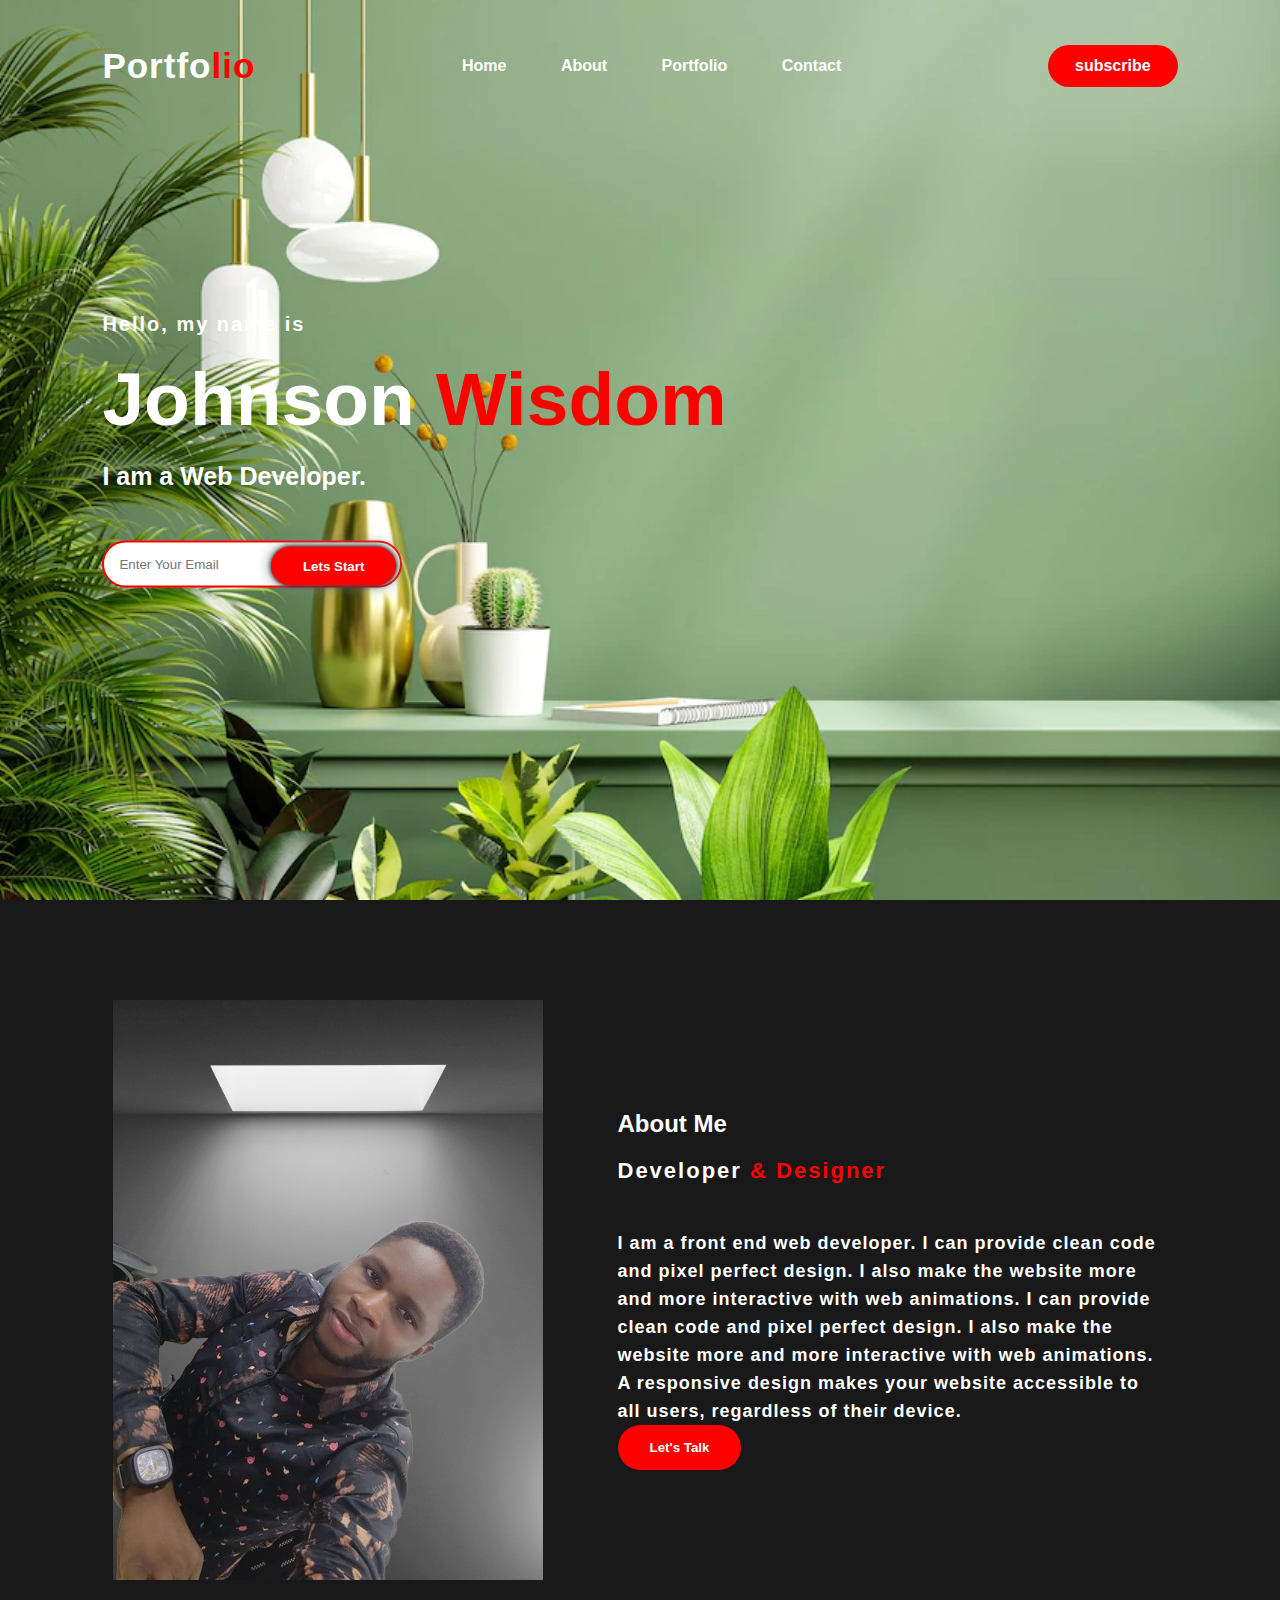
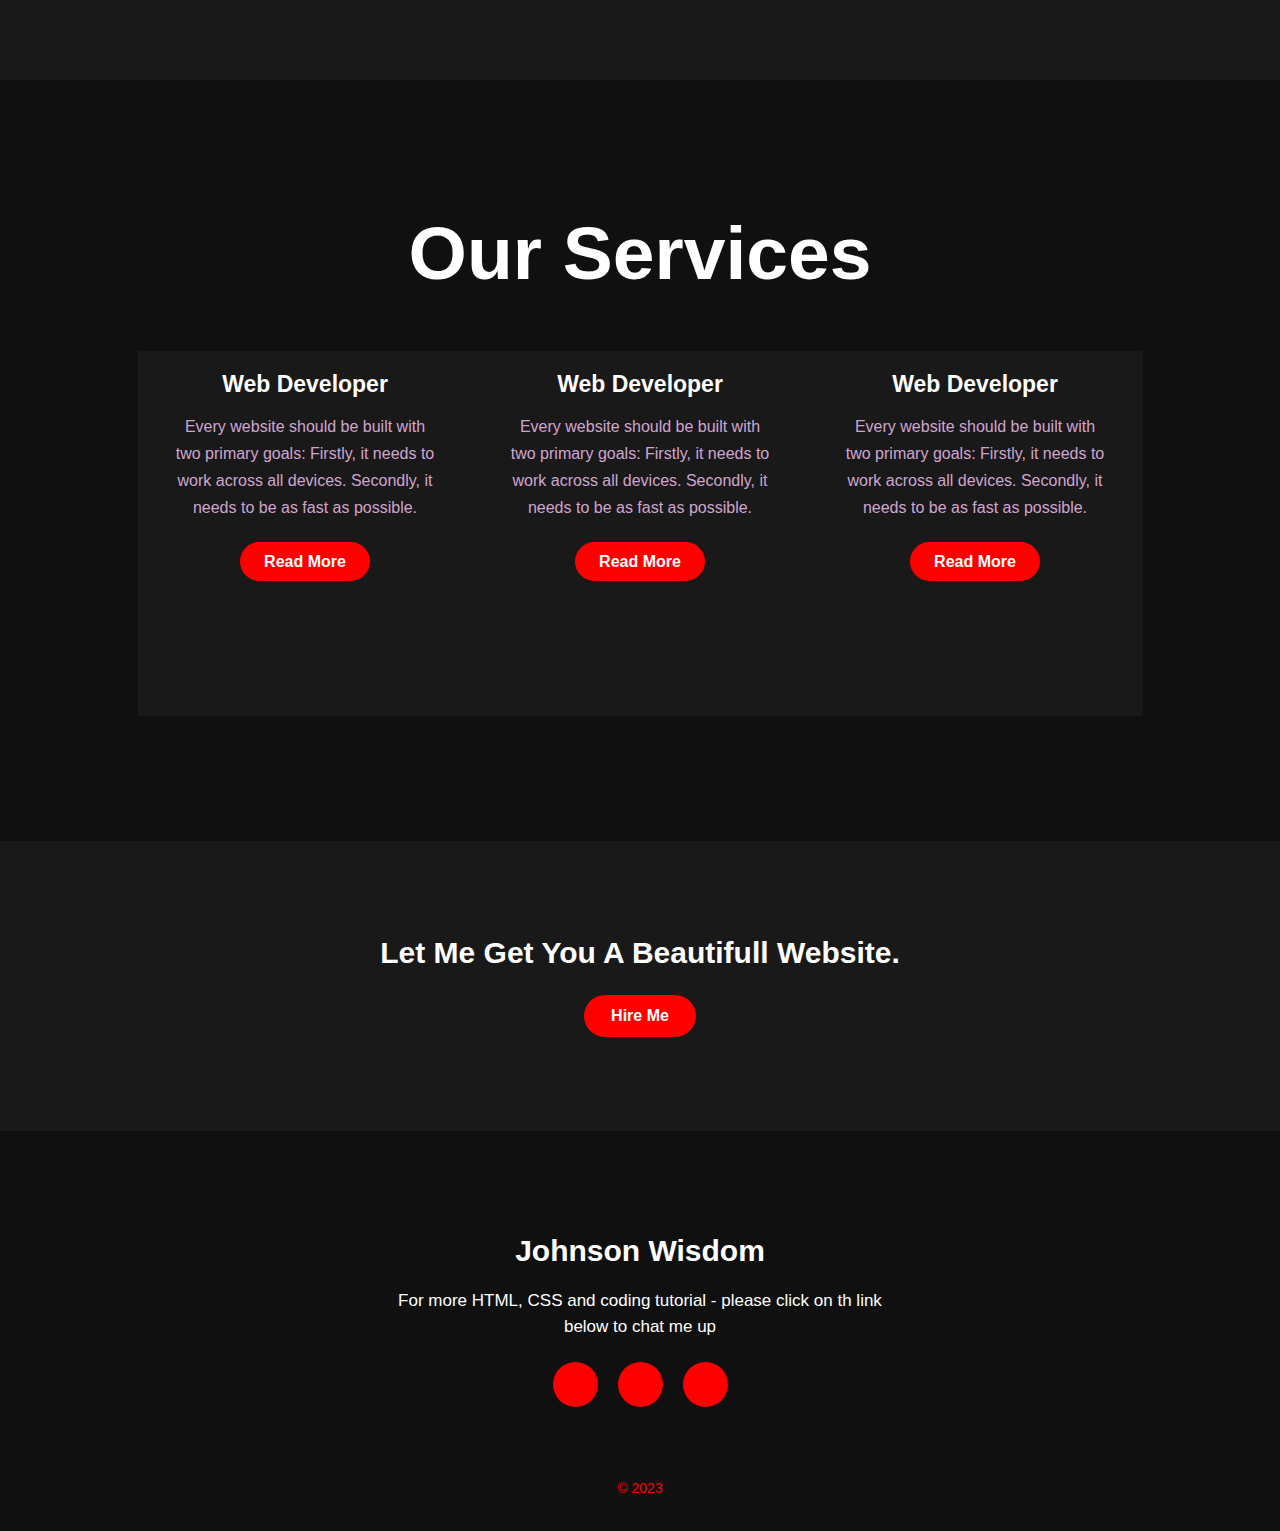
==== index.html @ 86666a4a "my commit message" ====
<!DOCTYPE html>
<html lang="en">
<head>
    <meta charset="UTF-8">
    <meta http-equiv="X-UA-Compatible" content="IE=edge">
    <meta name="viewport" content="width=device-width, initial-scale=1.0">
    <title>Document</title>
    <link rel="stylesheet" href="styles.css">
    <link rel="stylesheet" href="https://cdnjs.cloudflare.com/ajax/libs/font-awesome/6.3.0/css/all.min.css" integrity="sha512-SzlrxWUlpfuzQ+pcUCosxcglQRNAq/DZjVsC0lE40xsADsfeQoEypE+enwcOiGjk/bSuGGKHEyjSoQ1zVisanQ==" crossorigin="anonymous" referrerpolicy="no-referrer" />
     
</head>
<body>
    
    <!--hero section start-->
    <div class="hero">
        <nav>
            <h2 class="logo">Portfo<span>lio</span></h2>
            <ul>
                <li><a href="index.html">Home</a></li>
                <li><a href="about.html">About</a></li>
                <li><a href="./portfolio.html">Portfolio</a></li>
                <li><a href="#">Contact</a></li>
            </ul>
            <a href="#" class="btn">subscribe</a>
        </nav>
        <div class="content">
            <h4>Hello, my name is</h4>
            <h1>Johnson <span>Wisdom</span></h1>
            <h3>I am a Web Developer.</h3>
            <div class="newslatter">
            <form>
                <input type="email" name="email" id="mail" placeholder="Enter Your Email">
                <input class="btn" type="submit" name="submit" value="Lets Start">
            </form>
            </div>
        </div>
    </div>

    <!--about section start-->
    <section class="about">
        <div class="main">
            <img src="assets/wiz-removebg-preview.png">
            <div class="about-text">
                <h2>About Me</h2>
                <h5>Developer<span> & Designer</span></h5>
                <p>I am a front end web developer. I can provide clean code and pixel
                perfect design. I also make the website more and more interactive with web
                animations. I can provide clean code and pixel perfect design. I also make
                the website more and more interactive with web animations. A responsive design 
                makes your website accessible to all users, regardless of their device.</p>
                <button type="button">Let's Talk</button>
            </div>
        </div>
    </section>

    <!--service section start-->
    <div class="Service">
        <div class="title">
            <h2>Our Services</h2>
        </div>

        <div class="box">
            <div class="card">
                <i class="fa-solid fa-bars"></i>
                <h5>Web Developer</h5>
                <div class="pra">
                    <p>Every website should be built with two primary goals: Firstly, it needs
                    to work across all devices. Secondly, it needs to be as fast as possible.
                    </p>

                    <p style="text-align: center;"> <br>
                        <a class="button" href="#">Read More</a>
                    </p>
                </div>

            </div>

            <div class="card">
                <i class="fa-solid fa-user"></i>
                <h5>Web Developer</h5>
                <div class="pra">
                    <p>Every website should be built with two primary goals: Firstly, it needs
                    to work across all devices. Secondly, it needs to be as fast as possible.
                    </p>

                    <p style="text-align: center;"> <br>
                        <a class="button" href="#">Read More</a>
                    </p>
                </div>

            </div>

            <div class="card">
                <i class="fa-solid fa-bell"></i>
                <h5>Web Developer</h5>
                <div class="pra">
                    <p>Every website should be built with two primary goals: Firstly, it needs
                    to work across all devices. Secondly, it needs to be as fast as possible.
                    </p>

                    <p style="text-align: center;"><br>
                        <a class="button" href="#">Read More</a>
                    </p>
                </div>

            </div>
        </div>
    </div>

    <!--contact me-->
    <div class="contact-me">
        <p>Let Me Get You A Beautifull Website.</p>
        <a class="button-two" href="#">Hire Me</a>
    </div>

    <!--footer start-->
    <footer>
        <p>Johnson Wisdom</p>
        <p>For more HTML, CSS and coding tutorial - please click on th link below
        to chat me up</p>
        <div class="social">
            <a href="#"><i class="fa-brands fa-facebook"></i></a>
            <a href="#"><i class="fa-brands fa-twitter"></i></a>
            <a href="#"><i class="fa-brands fa-instagram"></i></a>
        </div>
        <p class="end">&copy; 2023</p>
    </footer>
</body>
</html>
---- styles.css ----
*{
    padding: 0;
    margin: 0;
    font-family: 'josefin sans', sans-serif;
    box-sizing: border-box;
}
.hero{
    height: 100vh;
    width: 100%;
    background-image: url(./assets/bg\ picture.webp);
    background-size: cover;
    background-position: center;
}
nav{
    display: flex;
    align-items: center;
    justify-content: space-between;
    padding-top: 45px;
    padding-left: 8%;
    padding-right: 8%;
}
.logo{
    color: white;
    font-size: 35px;
    letter-spacing: 1px;
    cursor: pointer;
}
span{
    color: red;
}
nav ul li{
    list-style-type: none;
    display: inline-block;
    padding: 10px 25px;
}
nav ul li a{
    color: white;
    text-decoration: none;
    font-weight: bold;
    text-transform: capitalize;
}
nav ul li a:hover{
    color: red;
    transition: 4s;
}
.btn{
    background-color: red;
    color: white;
    text-decoration: none;
    border: 2px solid transparent;
    font-weight: bold;
    padding: 10px 25px;
    border-radius: 30px;
    transition: transform .4s;
}
.btn:hover{
    transform: scale(1.2);
}
.content{
    position: absolute;
    top: 50%;
    left: 8%;
    transform: translateY(-50%);
}
h1{
    color: white;
    margin: 20px 0px 20px;
    font-size: 75px;
}
h3{
    color: white;
    font-size: 25px;
    margin-bottom: 50px;
}
h4{
    color: white;
    letter-spacing: 2px;
    font-size: 20px;
}
.newslatter form{
    width: 500px;
    max-width: 300px;
    position: relative;
}
.newslatter form input:first-child{
    display: inline-block;
    width: 100%;
    padding: 14px 130px 14px 15px;
    border: 2px solid red;
    outline: none;
    border-radius: 30px;
}
.newslatter form input:last-child{
    position: absolute;
    display: inline-block;
    outline: none;
    padding: 10px 30px;
    border-radius: 30px;
    background-color: red;
    color: white;
    box-shadow: 0px 0px 5px #000, 0px 0px 15px #858585;
    top: 6px;
    right: 6px;
}


.about{
    width: 100%;
    padding: 100px 0px;
    background-color: #191919;
}
.about img{
    height: auto;
    width: 430px;
}
.about-text{
    width: 550px;
    color: white;
    font-weight: bold;
}
.main{
    width: 1130px;
    max-width: 95%;
    margin: 0 auto;
    display: flex;
    align-items: center;
    justify-content: space-around;
}
.about-text h2{
    color: white,
    font-size: 75px;
    text-transform: capitalize;
    margin-bottom: 20px;
}
.about-text h5{
    color: white;
    letter-spacing: 2px;
    font-size: 22px;
    margin-bottom: 25px;    
    text-transform:capitalize;
}
.about-text p{
    color: white;
    letter-spacing: 1px;
    line-height: 28px;
    font-size: 18px;
    margin-top: 45px;
}
button{
    background-color: red;
    color: white;
    text-decoration: none;
    border: 2px solid transparent;
    font-weight: bold;
    padding: 13px 30px;
    border-radius: 30px;
    transition: .4s;
}
button:hover{
    background-color: transparent;
    border: 2px solid red;
    cursor: pointer;
}
.Service{
    background: #101010;
    width: 100%;
    padding: 100px 0px;
}
.title h2{
    color: white;
    font-size: 75px;
    width: 1130px;
    margin: 30px auto;
    text-align: center;
}
.box{
    display: flex;
    justify-content: center;
    align-items: center;
    min-height: 400px;
}
.card{
    height: 365px;
    width: 335px;
    padding: 20px 35px;
    background: #191919;
    margin: 15px;
    position: relative;
    overflow: hidden;
    text-align: center;
}
.card{
    font-size: 50px;
    display: block;
    text-align: center;
    margin: 25px 0px;
    color: red;
}
h5{
    color: white;
    font-size: 23px;
    margin-bottom: 15px;
}
.pra p{
    color: #fcfc;
    font-size: 16px;
    line-height: 27px;
    margin-bottom: 25;
}
.card .button{
    background-color: red;
    color: white;
    text-decoration: none;
    border: 2px solid transparent;
    font-weight: bold;
    padding: 9px 22px;
    border-radius: 30px;
    transition: .4s;
}
.card .button:hover{
    background-color: transparent;
    border: 2px solid red;
    cursor: pointer;
}
.contact-me{
    width: 100%;
    height: 290px;
    background: #191919;
    display: flex;
    align-items: center;
    flex-direction: column;
    justify-content: center;
}
.contact-me p{
    color: white;
    font-size: 30px;
    font-weight: bold;
    margin-bottom: 25px;
}
.contact-me .button-two{
    background-color: red;
    color: white;
    text-decoration: none;
    border: 2px solid transparent;
    font-weight: bold;
    padding: 10px 25px;
    border-radius: 30px;
    transition: transform .4s;
}
.contact-me .button-two:hover{
    background-color: transparent;
    border: 2px solid red;
    cursor: pointer;
}
footer{
    position: relative;
    width: 100%;
    height: 400px;
    background: #101010;
    display: flex;
    flex-direction: column;
    align-items: center;
    justify-content: center;
}
footer p:nth-child(1){
    font-size: 30px;
    color: white;
    margin-bottom: 20px;
    font-weight: bold;
}
footer p:nth-child(2){
    color: white;
    font-size: 17px;
    width: 500px;
    text-align: center;
    line-height: 26px;
}
.social{
    display: flex;
}
.social a{
    width: 45px;
    height: 45px;
    display: flex;
    align-items: center;
    background: red;
    border-radius: 50%;
    margin: 22px 10px;
    color: white;
    text-decoration: none;
    font-size: 25px;
    justify-content: space-around;
}
.social a:hover{
    transform: scale(1.3);
    transition: .3s;
}
.end{
    position: absolute;
    color: red;
    bottom: 35px;
    font-size: 14px;
}
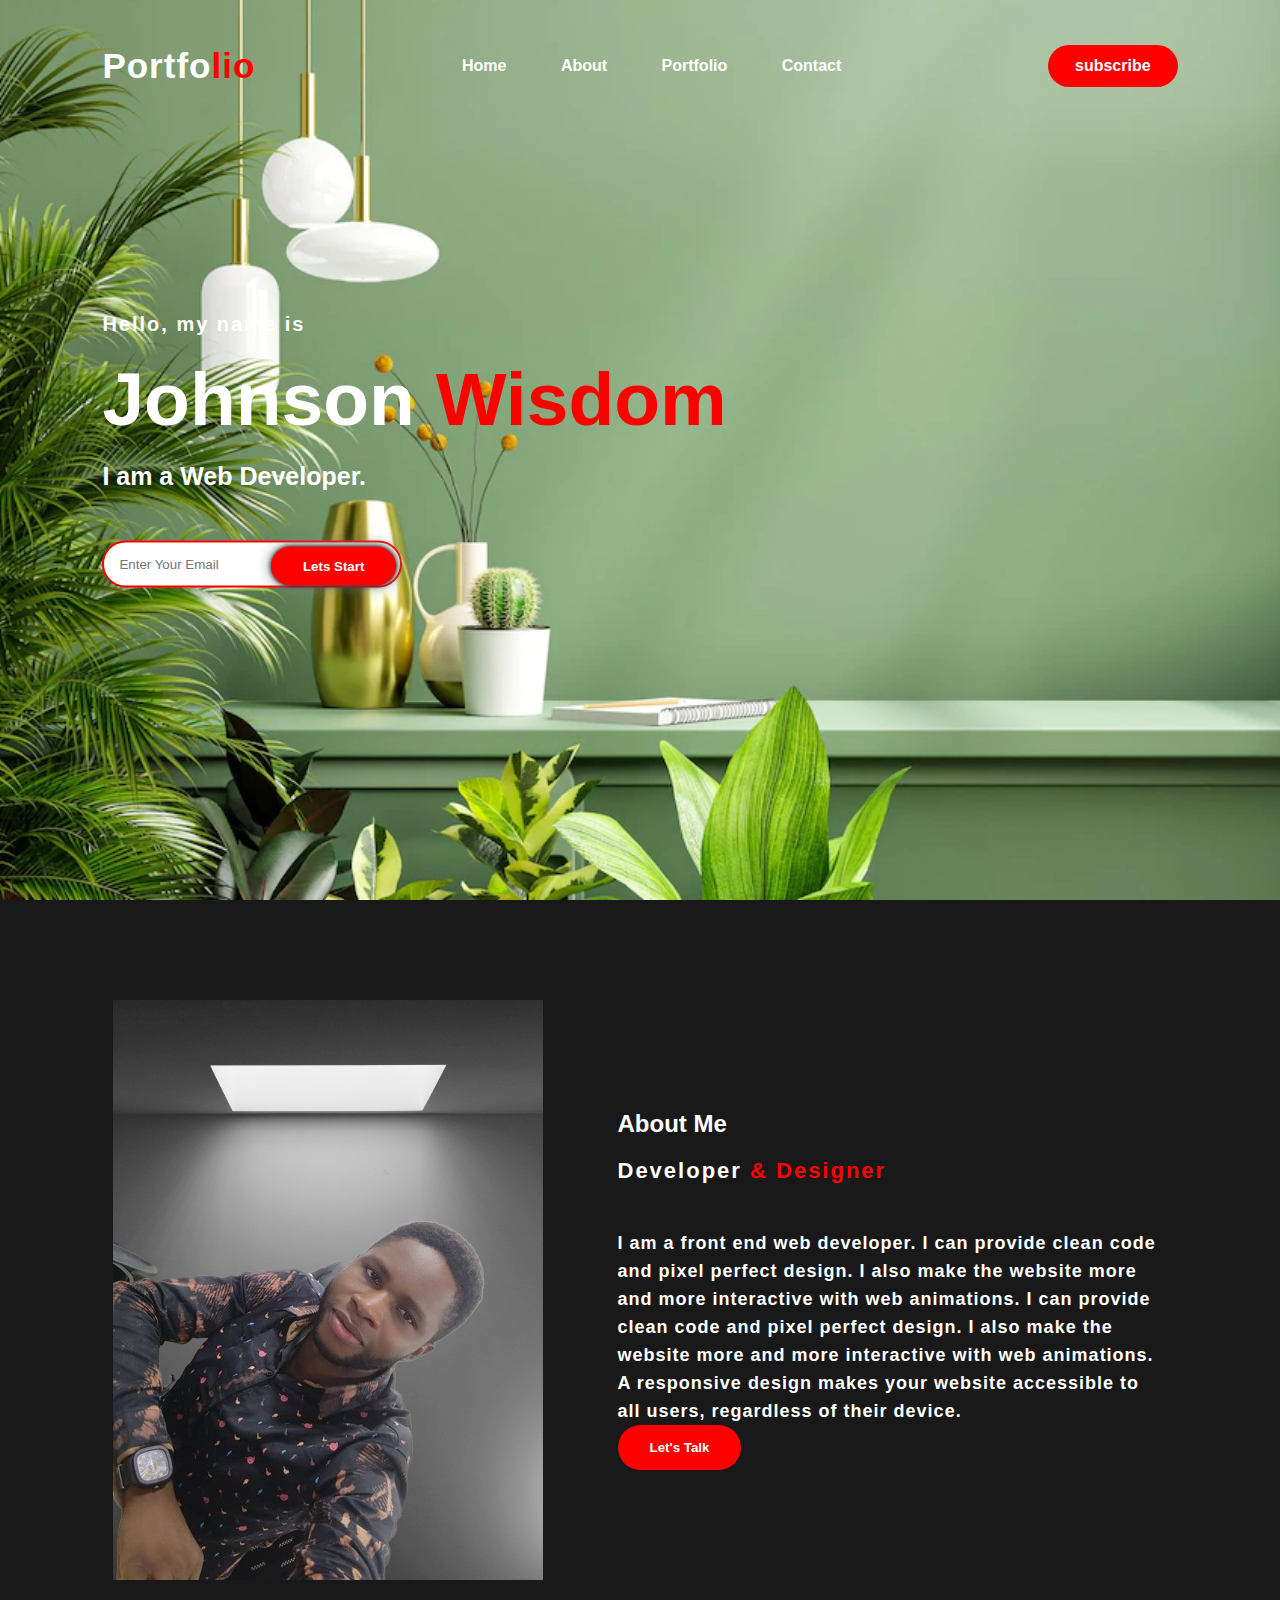
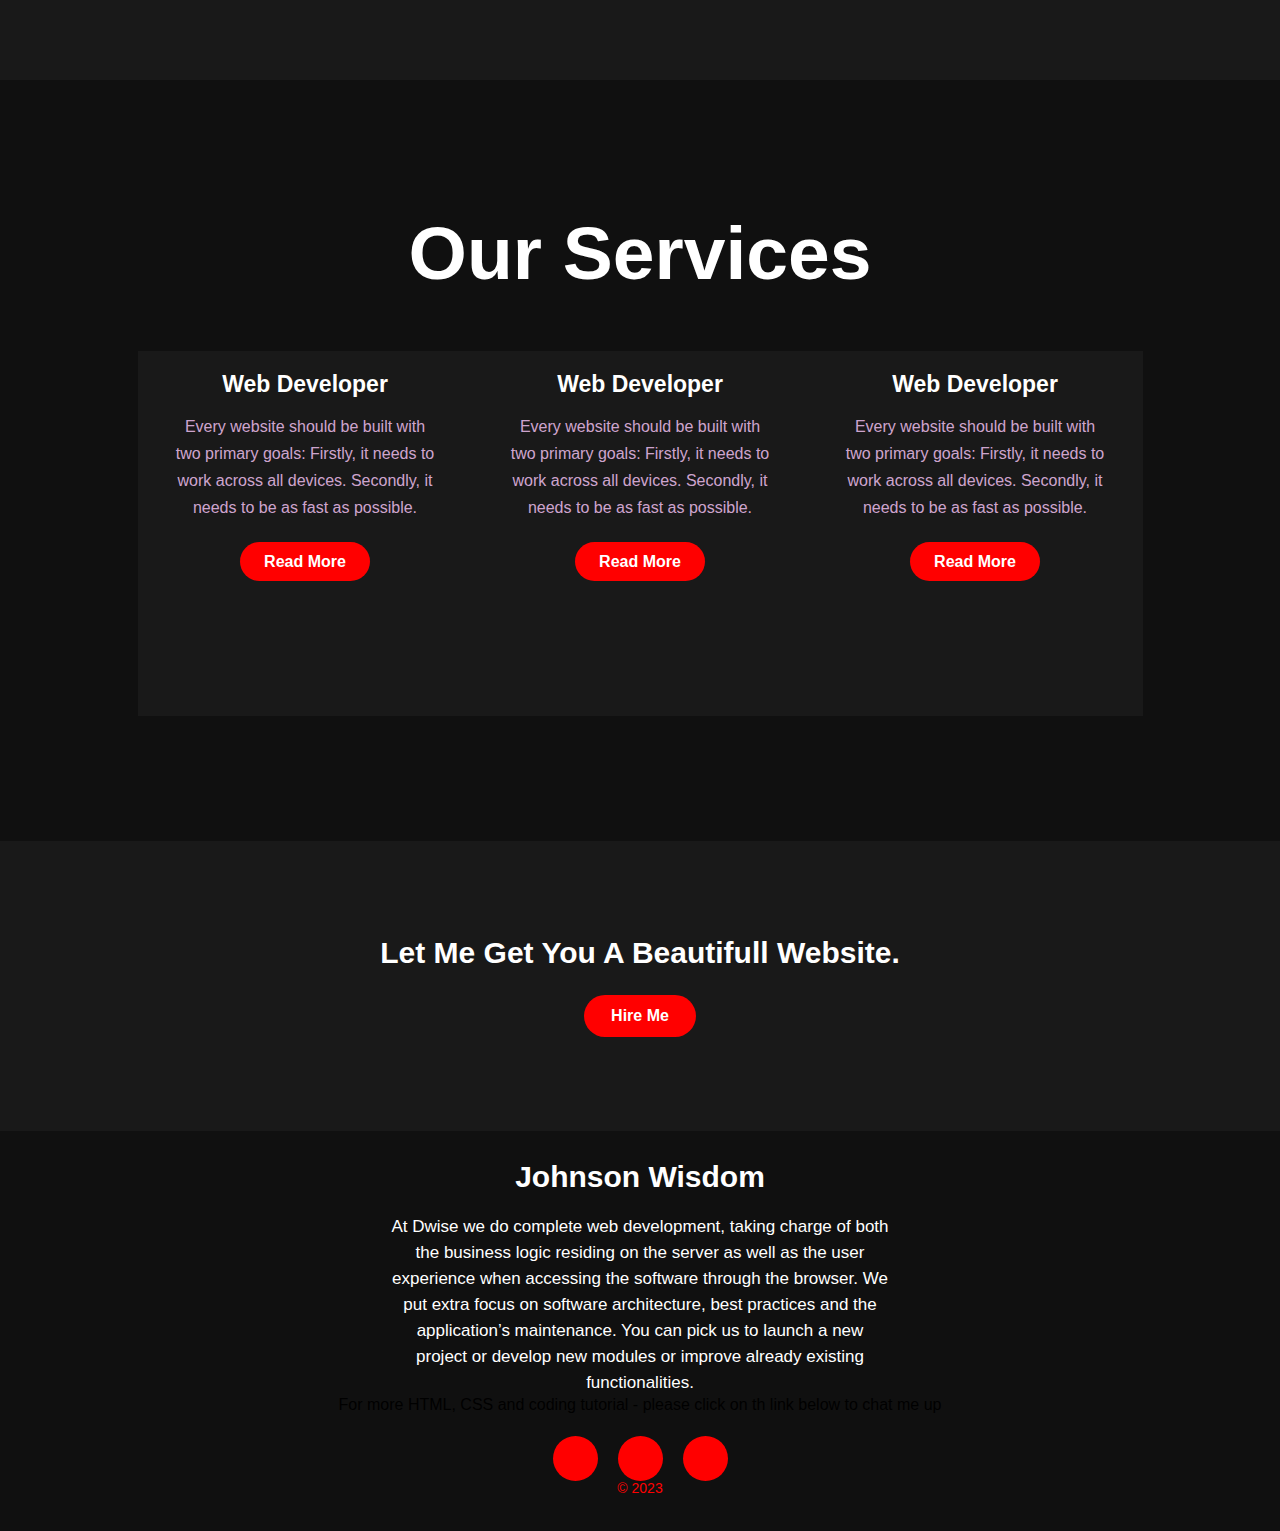
==== commit 03bde4ee: "new commit" ====
--- a/index.html
+++ b/index.html
@@ -116,6 +116,9 @@
     <!--footer start-->
     <footer>
         <p>Johnson Wisdom</p>
+        <p>At Dwise we do complete web development, taking charge of both the business logic residing on the server as well as the user experience when accessing the software through the browser.
+
+            We put extra focus on software architecture, best practices and the application’s maintenance. You can pick us to launch a new project or develop new modules or improve already existing functionalities.</p>
         <p>For more HTML, CSS and coding tutorial - please click on th link below
         to chat me up</p>
         <div class="social">
